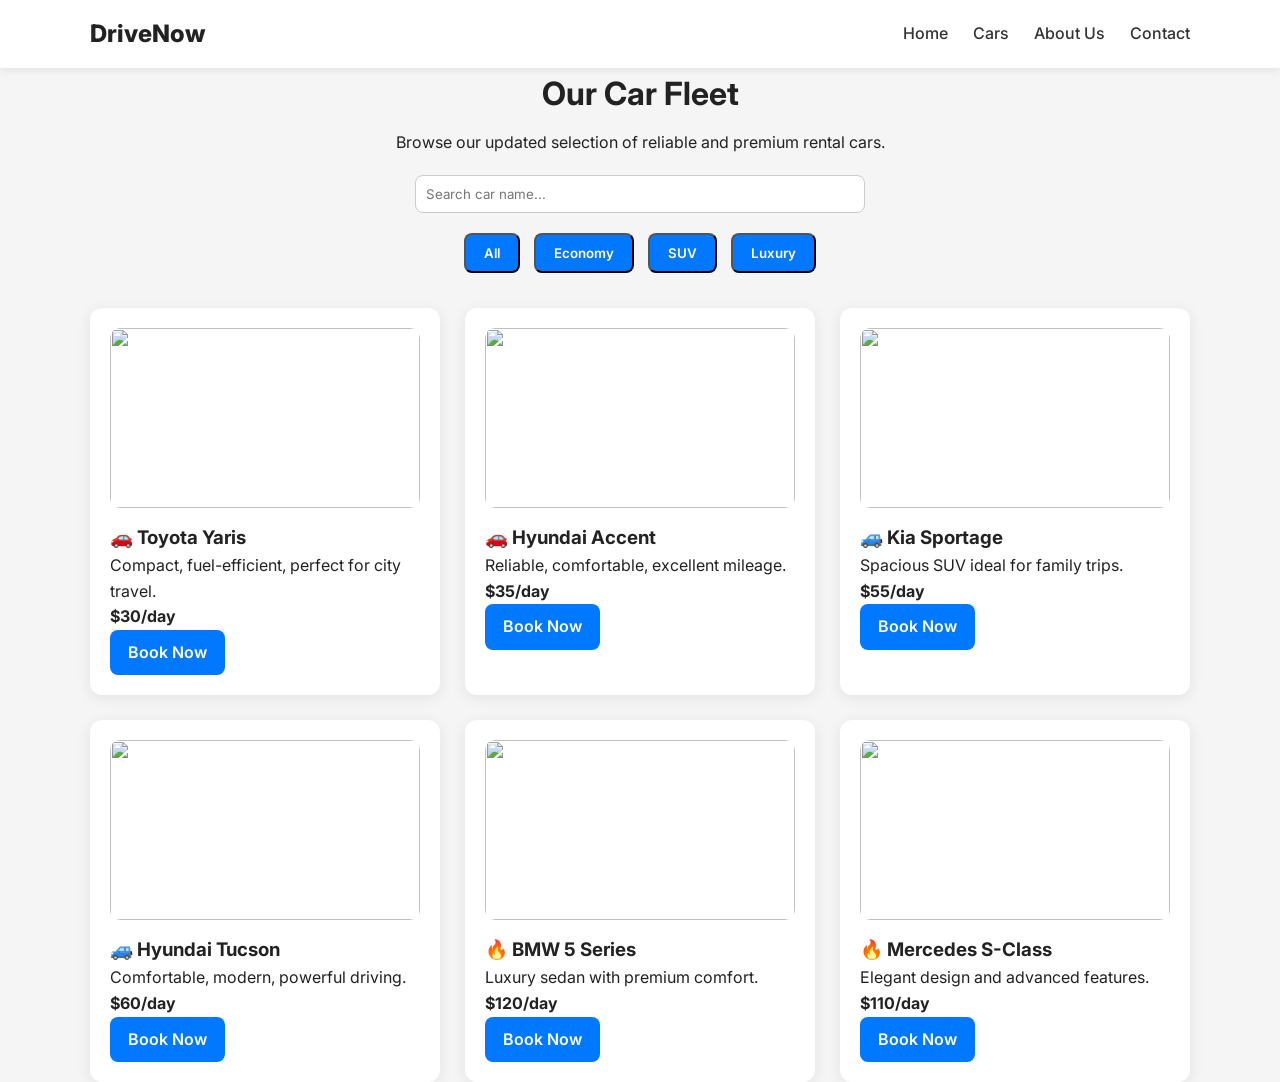
==== cars.html @ af508027 "Add files via upload" ====
<!DOCTYPE html>
<html lang="en">
<head>
    <meta charset="UTF-8">
    <meta name="viewport" content="width=device-width, initial-scale=1.0">
    <title>DriveNow Rentals - About Us</title>
    <link rel="stylesheet" href="style.css">
    <link href="https://fonts.googleapis.com/css2?family=Inter:wght@300;400;500;600;700;800&display=swap" rel="stylesheet">
</head>
<body>

<header>
    <div class="container">
        <nav>
            <a href="index.html" class="logo">DriveNow</a>
            <ul class="nav-menu">
                <li><a href="index.html">Home</a></li>
                <li><a href="cars.html">Cars</a></li>
                <li><a href="about.html">About Us</a></li>
                <li><a href="contact.html">Contact</a></li>
            </ul>
        </nav>
    </div>
</header>

<main>
    <section class="container">
        <h1 class="section-title">Our Car Fleet</h1>
        <p class="text-center mb-2">Browse our updated selection of reliable and premium rental cars.</p>

        <!-- FILTERS + SEARCH -->
        <div class="filters-box">
            <input type="text" id="searchInput" placeholder="Search car name..." class="search-bar">

            <div class="filter-buttons">
                <button onclick="filterCars('all')" class="btn btn-primary">All</button>
                <button onclick="filterCars('economy')" class="btn btn-primary">Economy</button>
                <button onclick="filterCars('suv')" class="btn btn-primary">SUV</button>
                <button onclick="filterCars('luxury')" class="btn btn-primary">Luxury</button>
            </div>
        </div>

        <div class="courses-grid" id="carList">

            <!-- Economy -->
            <div class="course-card fade-in car-card" data-category="economy">
                <img src="J:\DCIM\CS\Semister 1\Multimedia DR. Alla\Multimedia Project\Web\Cars\mc24-yar-prem-01-pr-scaled.jpg" class="car-img">
                <h3>🚗 Toyota Yaris</h3>
                <p>Compact, fuel-efficient, perfect for city travel.<br><strong>$30/day</strong></p>
                <a href="#" class="btn btn-primary">Book Now</a>
            </div>

            <div class="course-card fade-in car-card" data-category="economy">
                <img src="J:\DCIM\CS\Semister 1\Multimedia DR. Alla\Multimedia Project\Web\Cars\OIP.webp" class="car-img">
                <h3>🚗 Hyundai Accent</h3>
                <p>Reliable, comfortable, excellent mileage.<br><strong>$35/day</strong></p>
                <a href="#" class="btn btn-primary">Book Now</a>
            </div>

            <!-- SUV -->
            <div class="course-card fade-in car-card" data-category="suv">
                <img src="J:\DCIM\CS\Semister 1\Multimedia DR. Alla\Multimedia Project\Web\Cars\Sportage-GTLineS-1920x10801.avif" class="car-img">
                <h3>🚙 Kia Sportage</h3>
                <p>Spacious SUV ideal for family trips.<br><strong>$55/day</strong></p>
                <a href="#" class="btn btn-primary">Book Now</a>
            </div>

            <div class="course-card fade-in car-card" data-category="suv">
                <img src="J:\DCIM\CS\Semister 1\Multimedia DR. Alla\Multimedia Project\Web\Cars\OIP.jpg" class="car-img">
                <h3>🚙 Hyundai Tucson</h3>
                <p>Comfortable, modern, powerful driving.<br><strong>$60/day</strong></p>
                <a href="#" class="btn btn-primary">Book Now</a>
            </div>

            <!-- Luxury -->
            <div class="course-card fade-in car-card" data-category="luxury">
                <img src="J:\DCIM\CS\Semister 1\Multimedia DR. Alla\Multimedia Project\Web\Cars\New BMW M5 G90 final-2.webp" class="car-img">
                <h3>🔥 BMW 5 Series</h3>
                <p>Luxury sedan with premium comfort.<br><strong>$120/day</strong></p>
                <a href="#" class="btn btn-primary">Book Now</a>
            </div>

            <div class="course-card fade-in car-card" data-category="luxury">
                <img src="J:\DCIM\CS\Semister 1\Multimedia DR. Alla\Multimedia Project\Web\Cars\1-Mercedes-S-Class-plug-in.jpg" class="car-img">
                <h3>🔥 Mercedes S-Class</h3>
                <p>Elegant design and advanced features.<br><strong>$110/day</strong></p>
                <a href="#" class="btn btn-primary">Book Now</a>
            </div>

        </div>
    </section>
</main>

<!-- SIMPLE FILTER SCRIPT -->
<script>
function filterCars(category) {
    let cars = document.querySelectorAll(".car-card");
    cars.forEach(car => {
        if (category === "all" || car.dataset.category === category) {
            car.style.display = "block";
        } else {
            car.style.display = "none";
        }
    });
}

document.getElementById("searchInput").addEventListener("input", function () {
    let value = this.value.toLowerCase();
    let cars = document.querySelectorAll(".car-card");

    cars.forEach(car => {
        let name = car.querySelector("h3").innerText.toLowerCase();
        car.style.display = name.includes(value) ? "block" : "none";
    });
});
</script>

</body>
</html>
---- style.css ----
* {
    margin: 0;
    padding: 0;
    box-sizing: border-box;
    font-family: 'Inter', sans-serif;
}

body {
    background: #f5f5f5;
    color: #222;
    line-height: 1.6;
}

.container {
    width: 90%;
    max-width: 1100px;
    margin: auto;
}


header {
    background: white;
    box-shadow: 0 2px 10px rgba(0,0,0,0.08);
    padding: 15px 0;
    position: sticky;
    top: 0;
    z-index: 999;
}

.logo {
    font-size: 1.5rem;
    font-weight: 800;
    color: #222;
    text-decoration: none;
}

nav {
    display: flex;
    align-items: center;
    justify-content: space-between;
}

.nav-menu {
    display: flex;
    list-style: none;
}

.nav-menu li {
    margin-left: 25px;
}

.nav-menu a {
    color: #333;
    font-weight: 500;
    text-decoration: none;
    transition: 0.2s;
}

.nav-menu a:hover {
    color: #0078ff;
}


.hero {
    background: url("https://images.unsplash.com/photo-1503376780353-7e6692767b70") center/cover no-repeat;
    color: white;
    text-align: center;
    padding: 120px 20px;
    border-radius: 10px;
    margin-top: 20px;
}

.hero h1 {
    font-size: 2.7rem;
    font-weight: 800;
}

.hero p {
    font-size: 1.2rem;
    max-width: 650px;
    margin: 15px auto;
}


.btn {
    display: inline-block;
    padding: 12px 25px;
    background: #0078ff;
    color: white;
    text-decoration: none;
    border-radius: 8px;
    font-weight: 600;
    transition: 0.25s;
}

.btn:hover {
    background: #005FCC;
}

.btn-primary {
    padding: 10px 18px;
}


.section-title {
    font-size: 2rem;
    font-weight: 700;
    text-align: center;
    margin-bottom: 10px;
}

.text-center {
    text-align: center;
}

.mt-2 {
    margin-top: 30px;
}

.mb-2 {
    margin-bottom: 20px;
}


.courses-grid {
    display: grid;
    grid-template-columns: repeat(auto-fit, minmax(310px, 1fr));
    gap: 25px;
    margin-top: 30px;
}

.course-card {
    background: white;
    padding: 20px;
    border-radius: 12px;
    box-shadow: 0 3px 15px rgba(0,0,0,0.08);
    transition: 0.3s;
}

.course-card:hover {
    transform: translateY(-5px);
}


.clickable-card {
    text-decoration: none;
    color: inherit;
}


.car-img {
    width: 100%;
    height: 180px;
    object-fit: cover;
    border-radius: 10px;
    margin-bottom: 15px;
}


.filters-box {
    text-align: center;
    margin-bottom: 20px;
}

.search-bar {
    padding: 10px;
    width: 60%;
    max-width: 450px;
    border: 1px solid #ccc;
    border-radius: 8px;
    margin-bottom: 15px;
    outline: none;
    transition: 0.2s;
}

.search-bar:focus {
    border-color: #0078ff;
}

.filter-buttons button {
    margin: 5px;
}


.contact-form {
    max-width: 600px;
    margin: auto;
    background: white;
    padding: 25px;
    border-radius: 12px;
    box-shadow: 0 3px 15px rgba(0,0,0,0.1);
}

.form-group {
    margin-bottom: 15px;
}

label {
    font-weight: 600;
    display: block;
    margin-bottom: 5px;
}

input, textarea {
    width: 100%;
    padding: 10px;
    border-radius: 8px;
    border: 1px solid #ccc;
    outline: none;
    transition: 0.2s;
}

input:focus, textarea:focus {
    border-color: #0078ff;
}

textarea {
    height: 120px;
    resize: vertical;
}


.fade-in {
    animation: fadeIn 0.7s ease;
}

@keyframes fadeIn {
    from { opacity: 0; transform: translateY(10px); }
    to   { opacity: 1; transform: translateY(0); }
}


@media (max-width: 768px) {
    .hero h1 {
        font-size: 2rem;
    }
    .search-bar {
        width: 90%;
    }
}
@media (max-width: 480px) {
    .nav-menu {
        flex-direction: column;
        align-items: flex-start;
    }
    .nav-menu li {
        margin-left: 0;
        margin-bottom: 10px;
    }
}
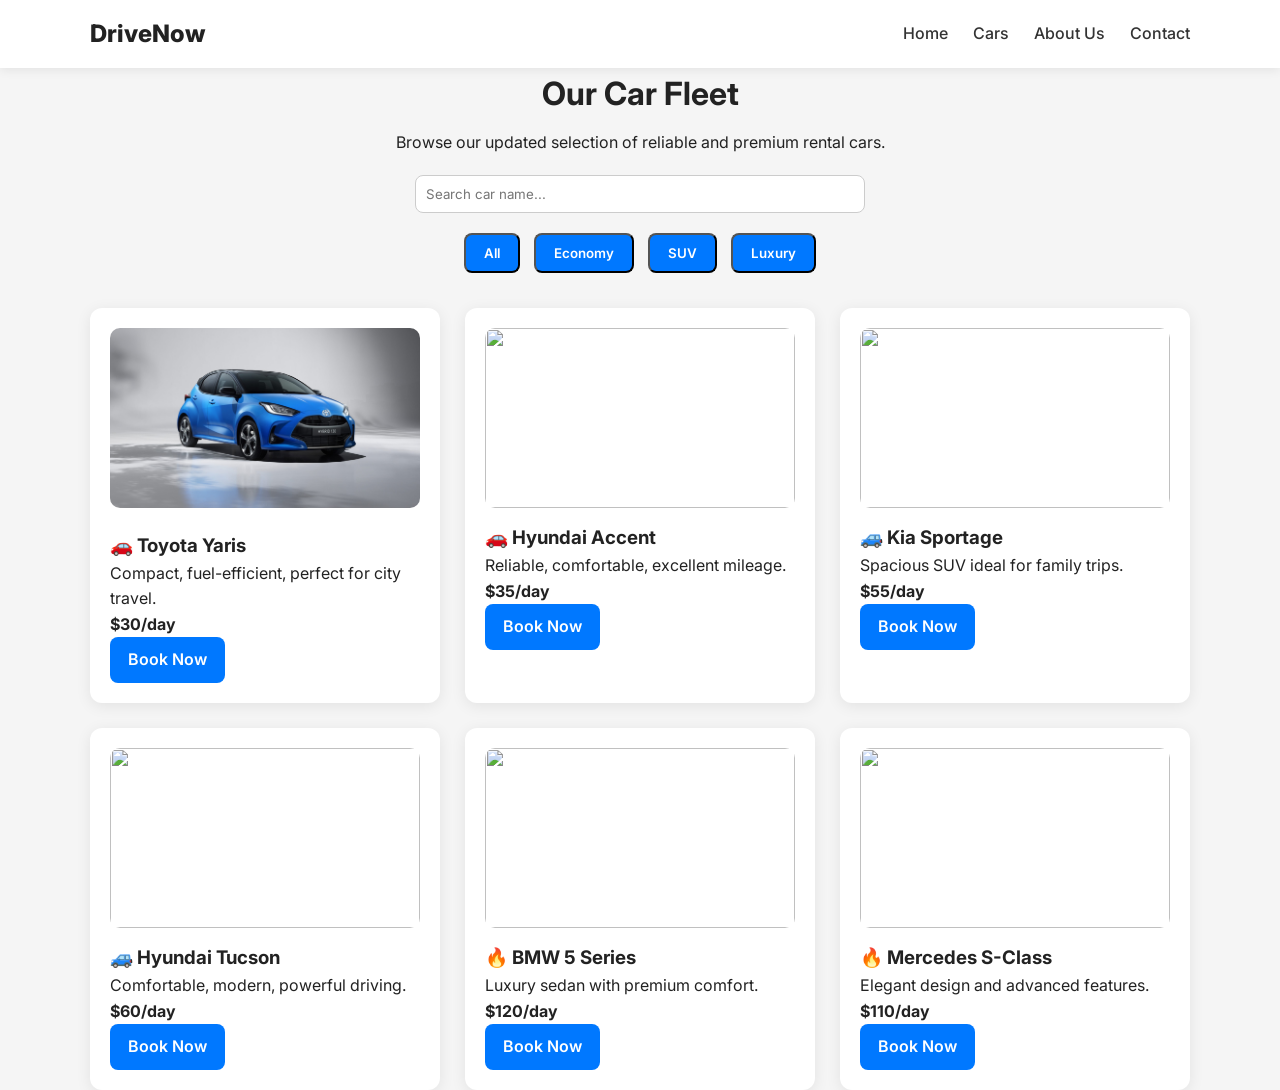
==== commit 19d15457: "Update cars.html" ====
--- a/cars.html
+++ b/cars.html
@@ -44,7 +44,7 @@
 
             <!-- Economy -->
             <div class="course-card fade-in car-card" data-category="economy">
-                <img src="J:\DCIM\CS\Semister 1\Multimedia DR. Alla\Multimedia Project\Web\Cars\mc24-yar-prem-01-pr-scaled.jpg" class="car-img">
+                <img src="Yaries.jpg" class="car-img">
                 <h3>🚗 Toyota Yaris</h3>
                 <p>Compact, fuel-efficient, perfect for city travel.<br><strong>$30/day</strong></p>
                 <a href="#" class="btn btn-primary">Book Now</a>
@@ -116,4 +116,6 @@
 </script>
 
 </body>
-</html>+
+</html>
+
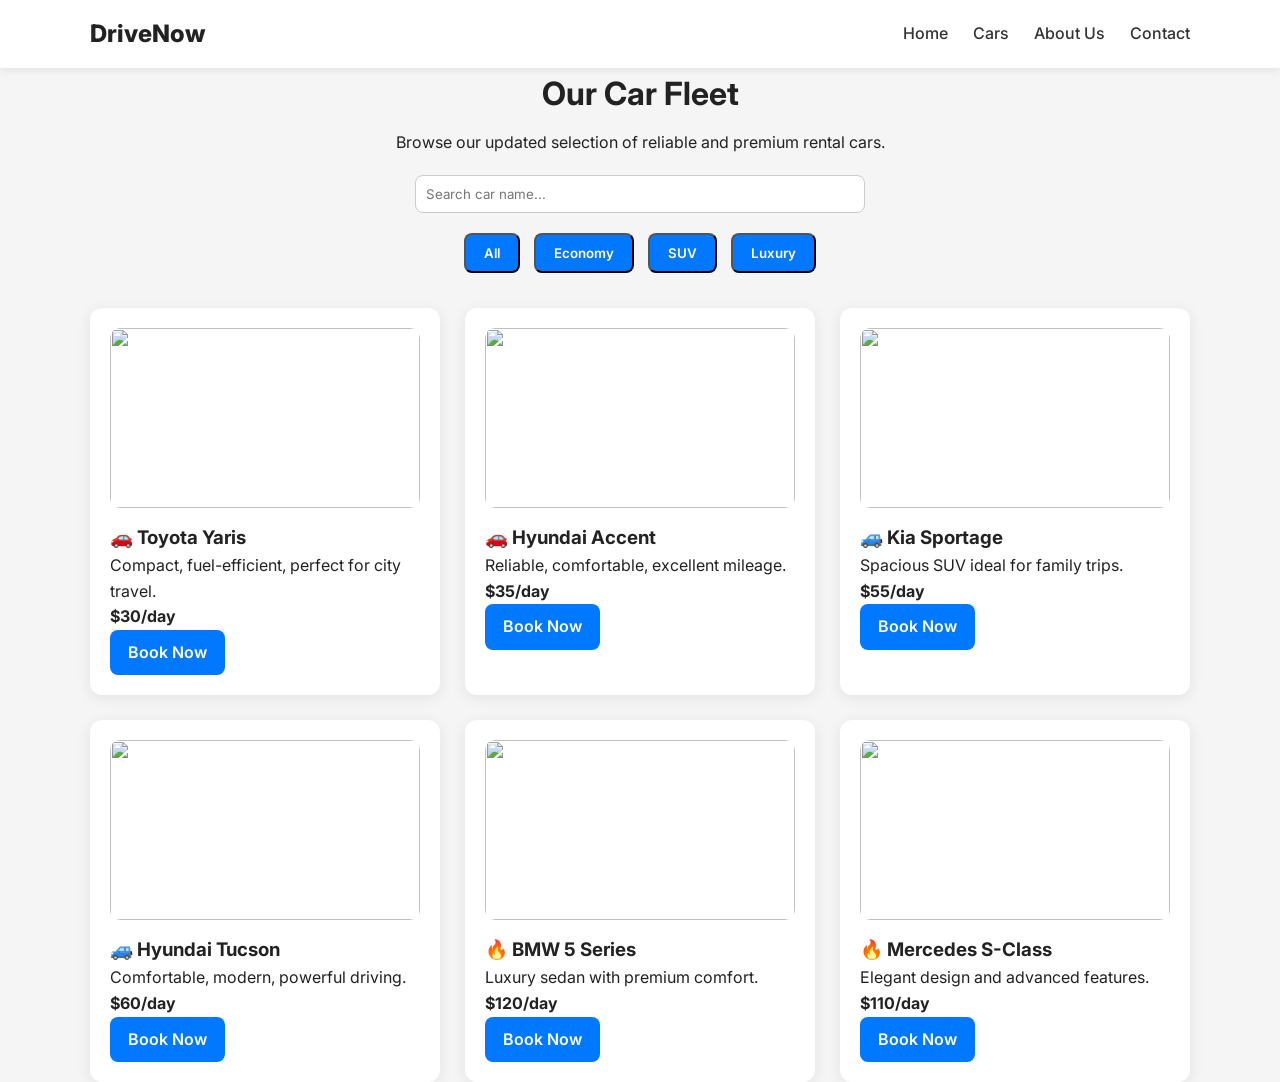
==== commit d0dcb2d9: "Update cars.html" ====
--- a/cars.html
+++ b/cars.html
@@ -44,14 +44,14 @@
 
             <!-- Economy -->
             <div class="course-card fade-in car-card" data-category="economy">
-                <img src="Yaries.jpg" class="car-img">
+                <img src="https://github.com/JokaJohn/DriveNow/blob/main/Yaries.jpg" class="car-img">
                 <h3>🚗 Toyota Yaris</h3>
                 <p>Compact, fuel-efficient, perfect for city travel.<br><strong>$30/day</strong></p>
                 <a href="#" class="btn btn-primary">Book Now</a>
             </div>
 
             <div class="course-card fade-in car-card" data-category="economy">
-                <img src="J:\DCIM\CS\Semister 1\Multimedia DR. Alla\Multimedia Project\Web\Cars\OIP.webp" class="car-img">
+                <img src="https://github.com/JokaJohn/DriveNow/blob/main/Accent.webp" class="car-img">
                 <h3>🚗 Hyundai Accent</h3>
                 <p>Reliable, comfortable, excellent mileage.<br><strong>$35/day</strong></p>
                 <a href="#" class="btn btn-primary">Book Now</a>
@@ -59,14 +59,14 @@
 
             <!-- SUV -->
             <div class="course-card fade-in car-card" data-category="suv">
-                <img src="J:\DCIM\CS\Semister 1\Multimedia DR. Alla\Multimedia Project\Web\Cars\Sportage-GTLineS-1920x10801.avif" class="car-img">
+                <img src="https://github.com/JokaJohn/DriveNow/blob/main/Sportage.avif" class="car-img">
                 <h3>🚙 Kia Sportage</h3>
                 <p>Spacious SUV ideal for family trips.<br><strong>$55/day</strong></p>
                 <a href="#" class="btn btn-primary">Book Now</a>
             </div>
 
             <div class="course-card fade-in car-card" data-category="suv">
-                <img src="J:\DCIM\CS\Semister 1\Multimedia DR. Alla\Multimedia Project\Web\Cars\OIP.jpg" class="car-img">
+                <img src="https://github.com/JokaJohn/DriveNow/blob/main/Tussan.jpg" class="car-img">
                 <h3>🚙 Hyundai Tucson</h3>
                 <p>Comfortable, modern, powerful driving.<br><strong>$60/day</strong></p>
                 <a href="#" class="btn btn-primary">Book Now</a>
@@ -74,14 +74,14 @@
 
             <!-- Luxury -->
             <div class="course-card fade-in car-card" data-category="luxury">
-                <img src="J:\DCIM\CS\Semister 1\Multimedia DR. Alla\Multimedia Project\Web\Cars\New BMW M5 G90 final-2.webp" class="car-img">
+                <img src="https://github.com/JokaJohn/DriveNow/blob/main/BMW.webp" class="car-img">
                 <h3>🔥 BMW 5 Series</h3>
                 <p>Luxury sedan with premium comfort.<br><strong>$120/day</strong></p>
                 <a href="#" class="btn btn-primary">Book Now</a>
             </div>
 
             <div class="course-card fade-in car-card" data-category="luxury">
-                <img src="J:\DCIM\CS\Semister 1\Multimedia DR. Alla\Multimedia Project\Web\Cars\1-Mercedes-S-Class-plug-in.jpg" class="car-img">
+                <img src="https://github.com/JokaJohn/DriveNow/blob/main/Mercedes.jpg" class="car-img">
                 <h3>🔥 Mercedes S-Class</h3>
                 <p>Elegant design and advanced features.<br><strong>$110/day</strong></p>
                 <a href="#" class="btn btn-primary">Book Now</a>
@@ -119,3 +119,4 @@
 
 </html>
 
+
